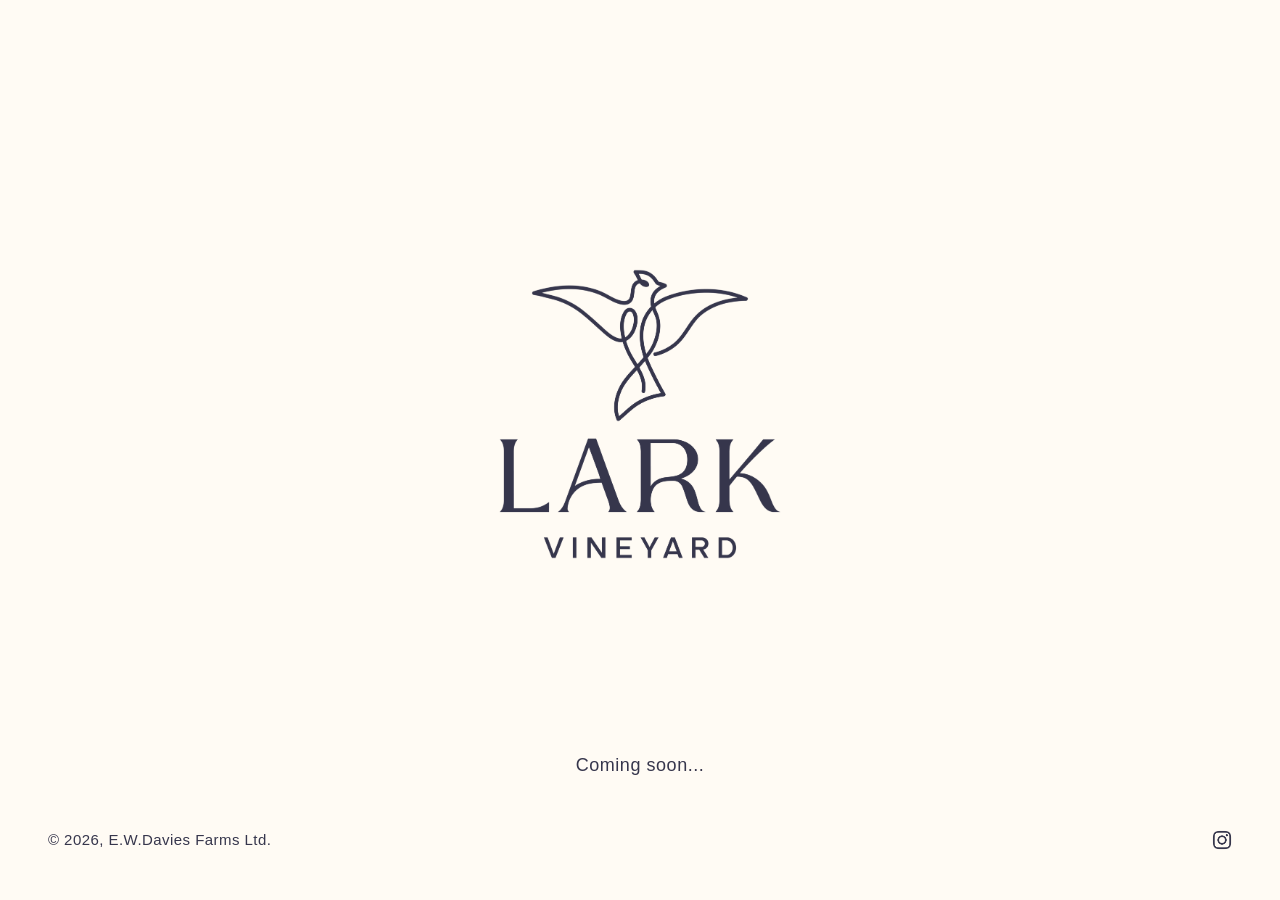
==== about.html @ 8af72f09 "Initial pages" ====
<!DOCTYPE html>
<html lang="en-GB" data-requires-code="true">
<head>
  <meta charset="utf-8">
  <meta name="viewport" content="width=device-width, initial-scale=1">
  <title>Lark Vineyard — About</title>
  <meta name="description" content="Lark Vineyard — a family-owned micro-vineyard and winery in northwest Essex.">
  <meta name="robots" content="noindex">
  <link rel="icon" href="favicon.ico" sizes="16x16 32x32 48x48 64x64 128x128 256x256">
  <link rel="preconnect" href="https://api.fontshare.com" crossorigin>
  <link rel="stylesheet" href="https://api.fontshare.com/v2/css?f%5B%5D=ranade@400,500&amp;display=swap">
  <link rel="stylesheet" href="css/styles.css">
  <script src="js/site.js"></script>
</head>
<body>
  <header class="navbar">
    <a class="navbar__home" href="home.html" aria-label="Lark Vineyard home">
      <img
        class="navbar__logo"
        src="logos/Horizontal_Twilight%20Pinot%20Noir.png"
        alt=""
        width="8751"
        height="1878">
    </a>

    <nav class="navbar__nav" aria-label="Main">
      <ul class="navbar__list">
        <li><a class="navbar__link" href="home.html">Home</a></li>
        <li><a class="navbar__link" href="about.html" aria-current="page">About</a></li>
        <li><a class="navbar__link" href="vineyard.html">Vineyard</a></li>
        <li><a class="navbar__link" href="wines.html">Wines</a></li>
        <li><a class="navbar__link" href="branding.html">Branding</a></li>
        <li><a class="navbar__link" href="contact.html">Contact</a></li>
      </ul>
    </nav>
  </header>

  <!-- Intentionally blank for now, per README. Photos wait in photos/About/. -->
  <main class="page"></main>

  <footer class="footer">
    <p class="footer__copyright">&copy; 2026, E.W.Davies Farms Ltd.</p>
    <a
      class="footer__social"
      href="https://www.instagram.com/larkvineyard/"
      target="_blank"
      rel="noopener noreferrer"
      aria-label="Lark Vineyard on Instagram">
      <img class="footer__social-icon" src="logos/instagram.png" alt="" width="600" height="600">
    </a>
  </footer>
</body>
</html>
---- css/styles.css ----
/* Lark Vineyard
   Colours and type per BRAND MANUAL (brand_manual/BRAND MANUAL.pdf) */

/* Gastela Serif — the manual's titles/headers face, used sparingly. */
@font-face {
  font-family: "Gastela Serif";
  src: url("../fonts/Gastela-Serif.woff2") format("woff2");
  font-weight: 400;
  font-style: normal;
  font-display: swap;
}

:root {
  /* Primary colours */
  --earthbound-wool: #fffbf4;
  --twilight-pinot-noir: #36364c;

  /* Accent colours (unused on the landing page, kept for consistency) */
  --solaris-glow: #c9a971;
  --crushed-velvet: #64172d;
  --cutting-green: #445c57;

  /* Ranade for body/supporting text, Gastela Serif for titles (now bundled
     in fonts/, with a serif stack behind it). */
  --font-body: "Ranade", "Helvetica Neue", Arial, sans-serif;
  --font-display: "Gastela Serif", Georgia, "Times New Roman", serif;

  /* Twilight Pinot Noir at low alpha, for hairline rules and borders. */
  --rule: rgba(54, 54, 76, 0.14);

  /* Shared page gutter, so the copyright line aligns with page content. */
  --page-padding: clamp(1.5rem, 4vw, 3rem);

  /* Bottom line: the social icon is set slightly larger than the copyright. */
  --copyright-size: clamp(0.75rem, 1.3vw, 0.9375rem);
  --social-icon-size: calc(var(--copyright-size) * 1.35);
}

*,
*::before,
*::after {
  box-sizing: border-box;
}

/* Leaves room for the sticky header when jumping to an in-page anchor. */
html {
  scroll-padding-top: 6rem;
}

body {
  margin: 0;
  min-height: 100svh;
  display: flex;
  flex-direction: column;
  background-color: var(--earthbound-wool);
  color: var(--twilight-pinot-noir);
  font-family: var(--font-body);
  -webkit-font-smoothing: antialiased;
}

.landing {
  position: relative;
  flex: 1;
  display: flex;
  align-items: center;
  justify-content: center;
  padding: var(--page-padding);
}

/* The logo doubles as the way into the rest of the site, so it sits in a
   button stripped of its native styling. */
.landing__gate-trigger {
  padding: 0;
  border: 0;
  border-radius: 2px;
  background: none;
  color: inherit;
  font: inherit;
  cursor: pointer;
}

.landing__gate-trigger:focus-visible {
  outline: 1px solid currentColor;
  outline-offset: 6px;
}

/* Primary logo, centred on screen. Scales with the viewport but never drops
   below the 45px digital minimum from the manual's sizing rules. */
.landing__logo {
  display: block;
  width: clamp(45px, min(42vw, 42vh), 460px);
  height: auto;
}

/* "Coming soon..." sits at the bottom of the screen.
   Ranade body text: 14–18px, tracking 30 (~0.03em), leading 1.5+. */
.landing__message {
  position: absolute;
  bottom: var(--page-padding);
  left: 50%;
  transform: translateX(-50%);
  margin: 0;
  font-size: clamp(0.875rem, 1.6vw, 1.125rem);
  letter-spacing: 0.03em;
  line-height: 1.6;
  white-space: nowrap;
}

/* Bottom line of the page: copyright on the left, social link on the right. */
.footer {
  display: flex;
  align-items: center;
  justify-content: space-between;
  gap: 1rem;
  padding: 0 var(--page-padding) var(--page-padding);
}

.footer__copyright {
  margin: 0;
  text-align: left;
  font-size: var(--copyright-size);
  letter-spacing: 0.03em;
  line-height: 1.6;
}

/* Padding widens the tap target; the matching negative margin keeps the icon
   optically flush with the page gutter. */
.footer__social {
  display: inline-flex;
  padding: 0.5rem;
  margin: -0.5rem;
  border-radius: 4px;
  color: inherit;
  transition: opacity 0.2s ease;
}

.footer__social:hover {
  opacity: 0.65;
}

.footer__social:focus-visible {
  outline: 1px solid currentColor;
  outline-offset: 2px;
}

.footer__social-icon {
  display: block;
  width: var(--social-icon-size);
  height: auto;
}

/* --- Secret-code prompt --------------------------------------------------- */

.gate {
  width: min(24rem, calc(100vw - 2 * var(--page-padding)));
  padding: clamp(1.5rem, 3vw, 2.25rem);
  border: 1px solid var(--rule);
  border-radius: 2px;
  background-color: var(--earthbound-wool);
  color: var(--twilight-pinot-noir);
  font-family: var(--font-body);
}

.gate::backdrop {
  background-color: rgba(54, 54, 76, 0.55);
}

/* Titles are Gastela's job in the manual; the serif stack stands in. */
.gate__title {
  margin: 0;
  font-family: var(--font-display);
  font-size: clamp(1.125rem, 2.4vw, 1.5rem);
  font-weight: 400;
  letter-spacing: 0.1em;
  text-transform: uppercase;
}

.gate__hint,
.gate__label {
  font-size: clamp(0.875rem, 1.6vw, 1rem);
  letter-spacing: 0.03em;
  line-height: 1.6;
}

.gate__hint {
  margin: 0.75rem 0 1.5rem;
}

.gate__label {
  display: block;
  margin-bottom: 0.5rem;
}

.gate__input {
  width: 100%;
  padding: 0.625rem 0.75rem;
  border: 1px solid var(--rule);
  border-radius: 2px;
  background-color: var(--earthbound-wool);
  color: inherit;
  font-family: inherit;
  font-size: 1rem; /* 16px keeps iOS from zooming on focus. */
  letter-spacing: 0.03em;
}

.gate__input:focus-visible {
  outline: 1px solid var(--twilight-pinot-noir);
  outline-offset: 1px;
}

/* Crushed Velvet is the manual's callout colour. */
.gate__error {
  margin: 0;
  min-height: 1.6em; /* Reserved, so the dialog doesn't jump on error. */
  color: var(--crushed-velvet);
  font-size: clamp(0.875rem, 1.6vw, 1rem);
  letter-spacing: 0.03em;
  line-height: 1.6;
}

.gate__actions {
  display: flex;
  justify-content: flex-end;
  gap: 0.75rem;
  margin-top: 1rem;
}

/* Solaris Glow is the manual's colour for website CTAs. */
.gate__button {
  padding: 0.625rem 1.25rem;
  border: 1px solid transparent;
  border-radius: 2px;
  background-color: var(--solaris-glow);
  color: var(--twilight-pinot-noir);
  font-family: inherit;
  font-size: clamp(0.875rem, 1.6vw, 1rem);
  letter-spacing: 0.03em;
  cursor: pointer;
  transition: opacity 0.2s ease;
}

.gate__button--quiet {
  background-color: transparent;
  border-color: var(--rule);
}

.gate__button:hover {
  opacity: 0.8;
}

.gate__button:focus-visible {
  outline: 1px solid var(--twilight-pinot-noir);
  outline-offset: 2px;
}

/* --- Sticky header (rest of the site) ------------------------------------ */

.navbar {
  position: sticky;
  top: 0;
  z-index: 10;
  display: flex;
  align-items: center;
  justify-content: space-between;
  flex-wrap: wrap;
  gap: 0.5rem 1.5rem;
  padding: 0.75rem var(--page-padding);
  background-color: var(--earthbound-wool);
  border-bottom: 1px solid var(--rule);
}

.navbar__home {
  display: inline-flex;
  border-radius: 2px;
  color: inherit;
}

.navbar__home:focus-visible {
  outline: 1px solid currentColor;
  outline-offset: 4px;
}

/* Horizontal (secondary) logo — the manual's choice for website headers.
   Held above its 100px digital minimum at every viewport. */
.navbar__logo {
  display: block;
  width: clamp(120px, 20vw, 220px);
  height: auto;
}

.navbar__list {
  display: flex;
  flex-wrap: wrap;
  align-items: center;
  gap: 0.5rem clamp(0.875rem, 2vw, 1.75rem);
  margin: 0;
  padding: 0;
  list-style: none;
}

.navbar__link {
  color: inherit;
  text-decoration: none;
  font-size: clamp(0.875rem, 1.4vw, 1rem);
  letter-spacing: 0.03em;
  line-height: 1.6;
  transition: opacity 0.2s ease;
}

.navbar__link:hover {
  opacity: 0.65;
}

.navbar__link:focus-visible {
  outline: 1px solid currentColor;
  outline-offset: 4px;
}

/* Current page is marked with a Crushed Velvet underline. */
.navbar__link[aria-current="page"] {
  text-decoration: underline;
  text-decoration-color: var(--crushed-velvet);
  text-decoration-thickness: 2px;
  text-underline-offset: 0.4em;
}

/* On narrow screens the menu drops below the logo and centres itself. */
@media (max-width: 40rem) {
  .navbar {
    justify-content: center;
  }

  .navbar__nav {
    width: 100%;
  }

  .navbar__list {
    justify-content: center;
  }
}

/* --- Page content -------------------------------------------------------- */

.page {
  flex: 1;
  display: flex;
  flex-direction: column;
  align-items: center;
  gap: clamp(1.25rem, 3vw, 2rem);
  padding: clamp(1.5rem, 4vw, 3rem) var(--page-padding);
  text-align: center;
}

.page__caption {
  max-width: 52ch;
  margin: 0;
  font-size: clamp(1rem, 1.8vw, 1.25rem);
  letter-spacing: 0.03em;
  line-height: 1.7;
}

.page__caption--figure {
  margin: clamp(1rem, 2vw, 1.5rem) auto 0;
}

/* Photos scale with the viewport and stay short enough to sit on one screen
   alongside the header and bottom line. */
.page__figure {
  width: min(100%, 60rem);
  margin: 0;
}

/* max-* with auto width/height lets the browser fit the photo inside both
   limits while keeping its aspect ratio. Setting width:100% alongside
   max-height instead would squash the image. */
.page__photo {
  display: block;
  width: auto;
  height: auto;
  max-width: 100%;
  max-height: 70svh;
  margin-inline: auto;
  border-radius: 2px;
}

.page__video {
  display: block;
  width: min(100%, 60rem);
  height: auto;
  aspect-ratio: 1440 / 864;
  max-height: 70svh;
  object-fit: contain;
  border-radius: 2px;
  background-color: rgba(54, 54, 76, 0.06);
}

/* Studio Cristaline's own wordmark, in their own colour. */
.page__wordmark {
  display: block;
  width: min(100%, 30rem);
  height: auto;
}

.page__link {
  display: inline-block;
  border-radius: 2px;
  color: inherit;
}

.page__link:focus-visible {
  outline: 1px solid currentColor;
  outline-offset: 4px;
}

.page__text-link {
  color: inherit;
  text-decoration: underline;
  text-decoration-color: var(--crushed-velvet);
  text-decoration-thickness: 2px;
  text-underline-offset: 0.2em;
}

.page__text-link:hover {
  opacity: 0.7;
}

@media (prefers-reduced-motion: no-preference) {
  .landing__logo,
  .landing__message,
  .footer__copyright,
  .footer__social {
    animation: fade-in 1.2s ease-out both;
  }

  .landing__message,
  .footer__copyright,
  .footer__social {
    animation-delay: 0.3s;
  }
}

@keyframes fade-in {
  from {
    opacity: 0;
  }
  to {
    opacity: 1;
  }
}
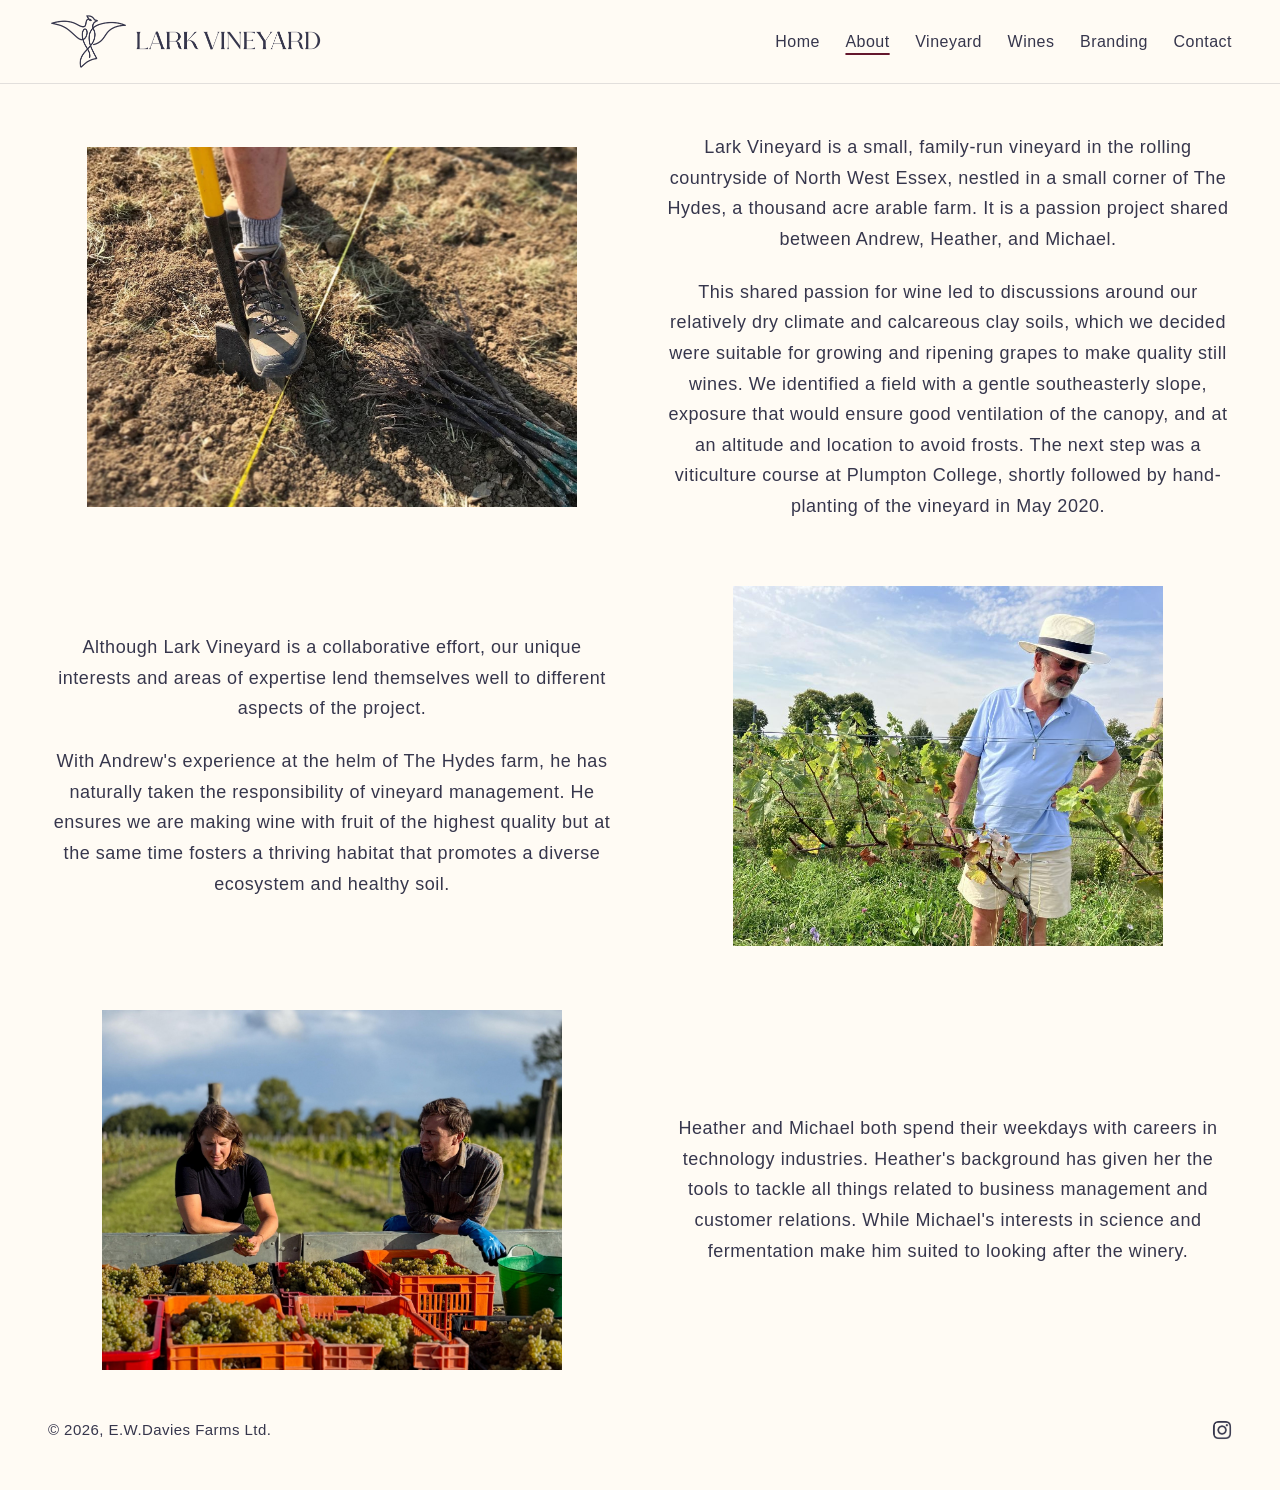
==== commit 3979df7d: "No code" ====
--- a/about.html
+++ b/about.html
@@ -1,5 +1,5 @@
 <!DOCTYPE html>
-<html lang="en-GB" data-requires-code="true">
+<html lang="en-GB">
 <head>
   <meta charset="utf-8">
   <meta name="viewport" content="width=device-width, initial-scale=1">
@@ -35,8 +35,57 @@
     </nav>
   </header>
 
-  <!-- Intentionally blank for now, per README. Photos wait in photos/About/. -->
-  <main class="page"></main>
+  <main class="page page--alt-rows">
+    <!-- Row 1: Image left, text right -->
+    <div class="alt-row alt-row--img-left">
+      <figure class="alt-row__figure">
+        <img
+          class="alt-row__photo"
+          src="photos/About/Plant.jpg"
+          alt="Plant growth in the vineyard"
+          width="2000"
+          height="1500"
+          decoding="async">
+      </figure>
+      <div class="alt-row__text">
+        <p>Lark Vineyard is a small, family-run vineyard in the rolling countryside of North West Essex, nestled in a small corner of The Hydes, a thousand acre arable farm. It is a passion project shared between Andrew, Heather, and Michael.</p>
+        <p>This shared passion for wine led to discussions around our relatively dry climate and calcareous clay soils, which we decided were suitable for growing and ripening grapes to make quality still wines. We identified a field with a gentle southeasterly slope, exposure that would ensure good ventilation of the canopy, and at an altitude and location to avoid frosts. The next step was a viticulture course at Plumpton College, shortly followed by hand-planting of the vineyard in May 2020.</p>
+      </div>
+    </div>
+
+    <!-- Row 2: Text left, image right -->
+    <div class="alt-row alt-row--img-right">
+      <div class="alt-row__text">
+        <p>Although Lark Vineyard is a collaborative effort, our unique interests and areas of expertise lend themselves well to different aspects of the project.</p>
+        <p>With Andrew's experience at the helm of The Hydes farm, he has naturally taken the responsibility of vineyard management. He ensures we are making wine with fruit of the highest quality but at the same time fosters a thriving habitat that promotes a diverse ecosystem and healthy soil.</p>
+      </div>
+      <figure class="alt-row__figure">
+        <img
+          class="alt-row__photo"
+          src="photos/About/Andrew.jpg"
+          alt="Andrew at the vineyard"
+          width="2000"
+          height="1500"
+          decoding="async">
+      </figure>
+    </div>
+
+    <!-- Row 3: Image left, text right -->
+    <div class="alt-row alt-row--img-left">
+      <figure class="alt-row__figure">
+        <img
+          class="alt-row__photo"
+          src="photos/About/HnM.JPG"
+          alt="Heather and Michael"
+          width="2000"
+          height="1500"
+          decoding="async">
+      </figure>
+      <div class="alt-row__text">
+        <p>Heather and Michael both spend their weekdays with careers in technology industries. Heather's background has given her the tools to tackle all things related to business management and customer relations. While Michael's interests in science and fermentation make him suited to looking after the winery.</p>
+      </div>
+    </div>
+  </main>
 
   <footer class="footer">
     <p class="footer__copyright">&copy; 2026, E.W.Davies Farms Ltd.</p>
--- a/css/styles.css
+++ b/css/styles.css
@@ -281,10 +281,10 @@
 }
 
 /* Horizontal (secondary) logo — the manual's choice for website headers.
-   Held above its 100px digital minimum at every viewport. */
+   Held above its 100px digital minimum at every viewport. 25% larger than before. */
 .navbar__logo {
   display: block;
-  width: clamp(120px, 20vw, 220px);
+  width: clamp(150px, 25vw, 275px);
   height: auto;
 }
 
@@ -378,7 +378,7 @@
   width: auto;
   height: auto;
   max-width: 100%;
-  max-height: 70svh;
+  max-height: 540px;
   margin-inline: auto;
   border-radius: 2px;
 }
@@ -394,10 +394,11 @@
   background-color: rgba(54, 54, 76, 0.06);
 }
 
-/* Studio Cristaline's own wordmark, in their own colour. */
+/* Studio Cristaline's own wordmark, in their own colour. Doubled in size. */
 .page__wordmark {
   display: block;
-  width: min(100%, 30rem);
+  width: 100%;
+  max-width: none;
   height: auto;
 }
 
@@ -422,6 +423,224 @@
 
 .page__text-link:hover {
   opacity: 0.7;
+}
+
+/* --- About page: alternating rows layout ------------------------------------- */
+
+.page--alt-rows {
+  gap: clamp(2rem, 5vw, 4rem);
+}
+
+.alt-row {
+  display: grid;
+  grid-template-columns: 1fr 1fr;
+  gap: clamp(1.5rem, 4vw, 3rem);
+  align-items: center;
+}
+
+.alt-row__figure {
+  margin: 0;
+  max-height: 360px;
+}
+
+.alt-row__photo {
+  display: block;
+  width: 100%;
+  height: 100%;
+  max-height: 360px;
+  object-fit: contain;
+  border-radius: 2px;
+}
+
+.alt-row__text {
+  font-size: clamp(0.9375rem, 1.8vw, 1.125rem);
+  letter-spacing: 0.03em;
+  line-height: 1.7;
+}
+
+.alt-row__text p {
+  margin: 0 0 1.25em 0;
+}
+
+.alt-row__text p:last-child {
+  margin-bottom: 0;
+}
+
+/* alt-row--img-right: HTML has [text, image] for display as text left, image right */
+
+@media (max-width: 48rem) {
+  .alt-row {
+    grid-template-columns: 1fr;
+  }
+}
+
+/* --- Vineyard page: sections layout ----------------------------------------- */
+
+.page--sections {
+  gap: clamp(2.5rem, 6vw, 4.5rem);
+}
+
+.page-section {
+  display: flex;
+  flex-direction: column;
+}
+
+.page-section__text {
+  max-width: min(100%, 48rem);
+  margin-inline: auto;
+  font-size: clamp(0.9375rem, 1.8vw, 1.125rem);
+  letter-spacing: 0.03em;
+  line-height: 1.7;
+}
+
+.page-section__text p {
+  margin: 0 0 1.25em 0;
+}
+
+.page-section__text p:last-child {
+  margin-bottom: 0;
+}
+
+.page-section__text strong {
+  font-weight: 500;
+}
+
+.page-section__images {
+  display: grid;
+  grid-template-columns: 1fr 1fr;
+  gap: clamp(1.5rem, 4vw, 3rem);
+}
+
+.side-by-side__figure {
+  margin: 0;
+}
+
+.side-by-side__photo {
+  display: block;
+  width: 100%;
+  height: auto;
+  max-height: 360px;
+  aspect-ratio: 4 / 3;
+  object-fit: cover;
+  border-radius: 2px;
+}
+
+@media (max-width: 48rem) {
+  .page-section__images {
+    grid-template-columns: 1fr;
+  }
+}
+
+/* --- Wines page: vintage selector and wine listings ----------------------- */
+
+.wines__selector {
+  display: flex;
+  flex-direction: column;
+  align-items: center;
+  gap: 1.5rem;
+}
+
+.wines__title {
+  margin: 0;
+  font-family: var(--font-display);
+  font-size: clamp(1.125rem, 2.4vw, 1.5rem);
+  font-weight: 400;
+  letter-spacing: 0.1em;
+  text-transform: uppercase;
+}
+
+.wines__menu {
+  display: flex;
+  justify-content: center;
+  gap: 1.5rem;
+  margin: 0;
+  padding: 0;
+  list-style: none;
+  flex-wrap: wrap;
+}
+
+.wines__year {
+  padding: 0;
+  border: 0;
+  background: none;
+  color: inherit;
+  font-family: inherit;
+  font-size: clamp(0.875rem, 1.6vw, 1rem);
+  letter-spacing: 0.03em;
+  cursor: pointer;
+  transition: opacity 0.2s ease;
+}
+
+.wines__year:hover {
+  opacity: 0.65;
+}
+
+.wines__year--active {
+  text-decoration: underline;
+  text-decoration-color: var(--crushed-velvet);
+  text-decoration-thickness: 2px;
+  text-underline-offset: 0.4em;
+}
+
+.wines__list {
+  display: flex;
+  flex-direction: column;
+  gap: clamp(2.5rem, 6vw, 4.5rem);
+  width: 100%;
+}
+
+.wine-item {
+  display: grid;
+  grid-template-columns: 1fr 1fr;
+  gap: clamp(1.5rem, 4vw, 3rem);
+  align-items: center;
+}
+
+.wine-item__figure {
+  margin: 0;
+  padding: 0;
+}
+
+.wine-item__photo {
+  display: block;
+  width: 100%;
+  height: auto;
+  max-height: 300px;
+  object-fit: scale-down;
+  border-radius: 2px;
+}
+
+.wine-item__text {
+  margin: 0;
+  padding: 0;
+  font-size: clamp(13px, calc(1.8vw - 2px), 16px);
+  letter-spacing: 0.03em;
+  line-height: 1.7;
+  text-align: left;
+}
+
+.wine-item__name {
+  margin: 0;
+  padding: 0;
+  font-weight: 500;
+}
+
+.wine-item__grapes {
+  margin: 0.5em 0 0.5em 0;
+  padding: 0;
+  font-size: 0.95em;
+  opacity: 0.9;
+}
+
+.wine-item__description {
+  margin: 0.5em 0;
+  padding: 0;
+}
+
+@media (max-width: 48rem) {
+  .wine-item {
+    grid-template-columns: 1fr;
+  }
 }
 
 @media (prefers-reduced-motion: no-preference) {
@@ -447,3 +666,16 @@
     opacity: 1;
   }
 }
+
+@keyframes fade-out {
+  from {
+    opacity: 1;
+  }
+  to {
+    opacity: 0;
+  }
+}
+
+.landing__logo--fade-out {
+  animation: fade-out 1.5s ease-in both !important;
+}
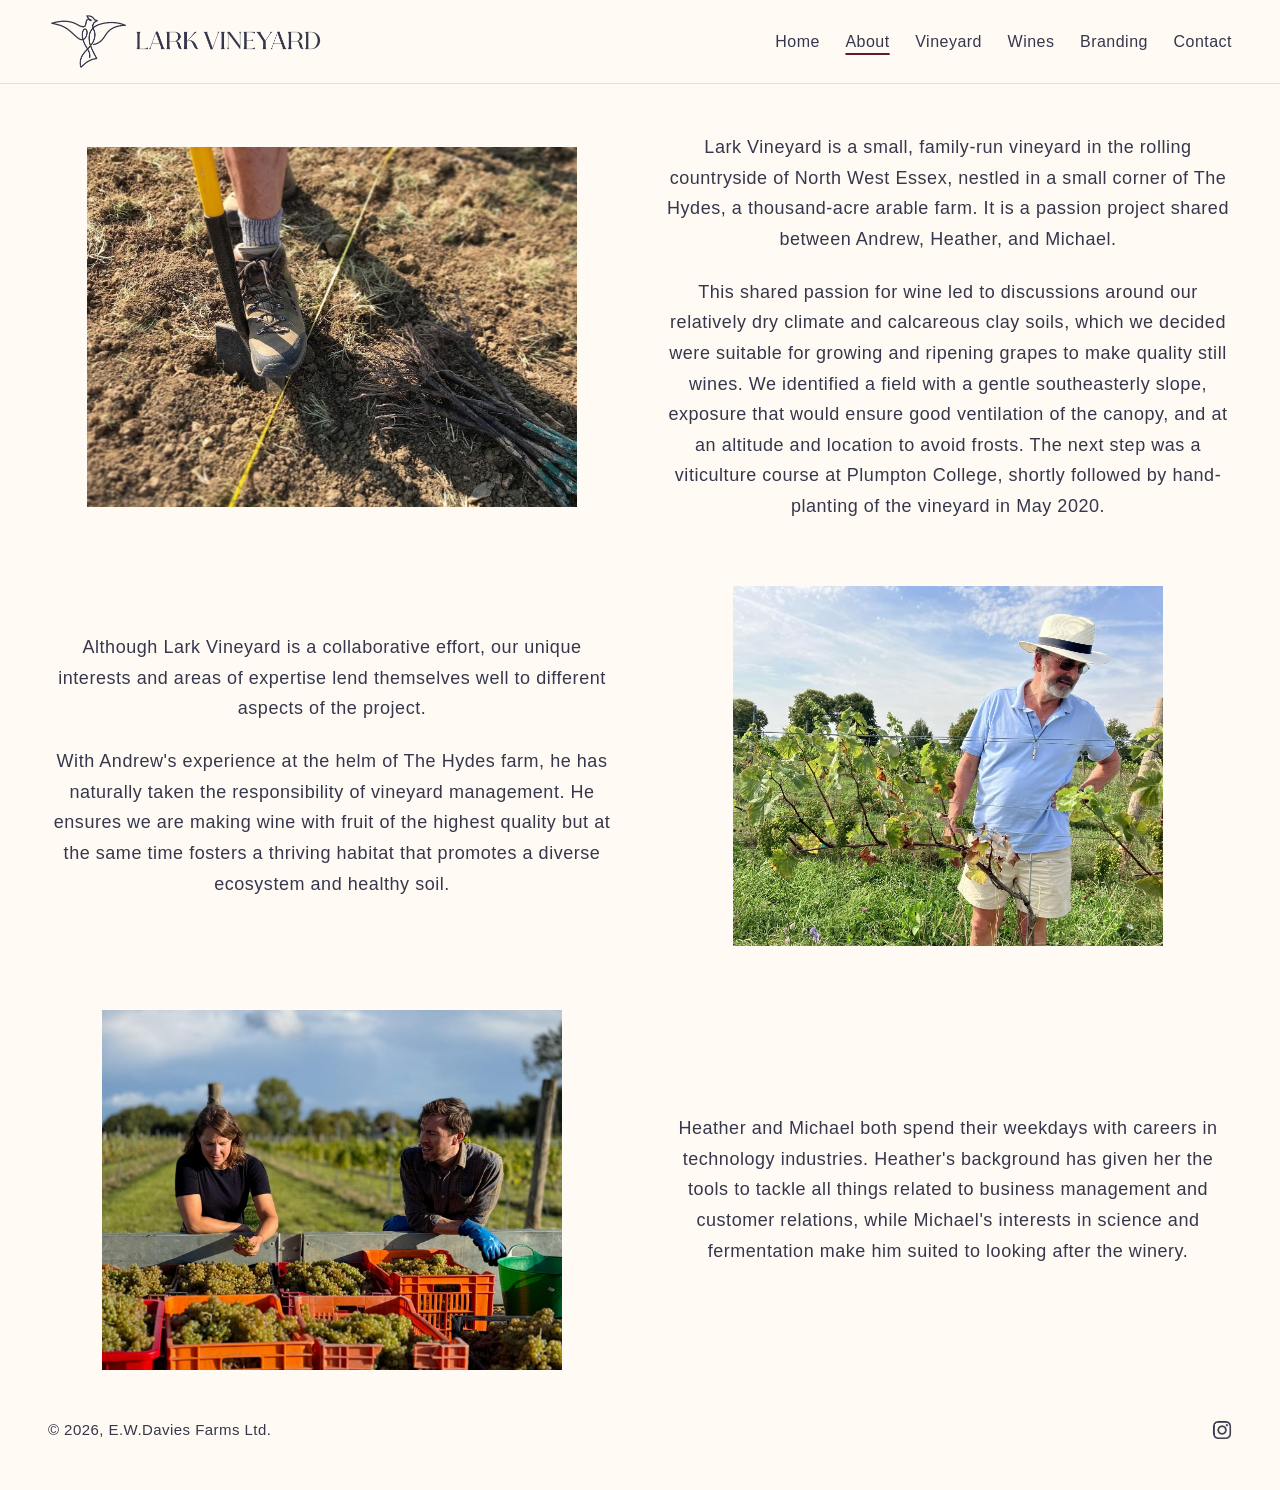
==== commit 1477035e: "spelling" ====
--- a/about.html
+++ b/about.html
@@ -48,7 +48,7 @@
           decoding="async">
       </figure>
       <div class="alt-row__text">
-        <p>Lark Vineyard is a small, family-run vineyard in the rolling countryside of North West Essex, nestled in a small corner of The Hydes, a thousand acre arable farm. It is a passion project shared between Andrew, Heather, and Michael.</p>
+        <p>Lark Vineyard is a small, family-run vineyard in the rolling countryside of North West Essex, nestled in a small corner of The Hydes, a thousand-acre arable farm. It is a passion project shared between Andrew, Heather, and Michael.</p>
         <p>This shared passion for wine led to discussions around our relatively dry climate and calcareous clay soils, which we decided were suitable for growing and ripening grapes to make quality still wines. We identified a field with a gentle southeasterly slope, exposure that would ensure good ventilation of the canopy, and at an altitude and location to avoid frosts. The next step was a viticulture course at Plumpton College, shortly followed by hand-planting of the vineyard in May 2020.</p>
       </div>
     </div>
@@ -82,7 +82,7 @@
           decoding="async">
       </figure>
       <div class="alt-row__text">
-        <p>Heather and Michael both spend their weekdays with careers in technology industries. Heather's background has given her the tools to tackle all things related to business management and customer relations. While Michael's interests in science and fermentation make him suited to looking after the winery.</p>
+        <p>Heather and Michael both spend their weekdays with careers in technology industries. Heather's background has given her the tools to tackle all things related to business management and customer relations, while Michael's interests in science and fermentation make him suited to looking after the winery.</p>
       </div>
     </div>
   </main>
--- a/css/styles.css
+++ b/css/styles.css
@@ -425,6 +425,112 @@
   opacity: 0.7;
 }
 
+/* --- Home page: welcome section with text and photo side-by-side ----------- */
+
+.page--home {
+  align-items: stretch;
+}
+
+.home__welcome {
+  display: grid;
+  grid-template-columns: 1fr 1fr;
+  gap: clamp(1.5rem, 4vw, 3rem);
+  align-items: center;
+  width: 100%;
+}
+
+.home__text {
+  max-width: 30rem;
+  justify-self: end;
+  font-size: clamp(0.9375rem, 1.8vw, 1.125rem);
+  letter-spacing: 0.03em;
+  line-height: 1.7;
+  text-align: center;
+  width: 100%;
+}
+
+.home__text p {
+  margin: 0;
+}
+
+.home__figure {
+  margin: 0;
+  padding: 0;
+  max-width: 30rem;
+  justify-self: start;
+  width: 100%;
+}
+
+.home__photo {
+  display: block;
+  width: 100%;
+  height: auto;
+  max-height: 480px;
+  border-radius: 2px;
+}
+
+.home__news {
+  max-width: 60ch;
+  width: 100%;
+  margin-top: clamp(2rem, 5vw, 4rem);
+  margin-left: auto;
+  margin-right: auto;
+  text-align: center;
+}
+
+.home__news-title {
+  margin: 0 0 1rem 0;
+  font-family: var(--font-display);
+  font-size: clamp(1.125rem, 2.4vw, 1.5rem);
+  font-weight: 400;
+  letter-spacing: 0.1em;
+  text-transform: uppercase;
+  text-align: center;
+}
+
+.home__news-text {
+  max-width: 60ch;
+  margin: 0;
+  font-size: clamp(0.9375rem, 1.8vw, 1.125rem);
+  letter-spacing: 0.03em;
+  line-height: 1.7;
+}
+
+.home__gallery {
+  width: 100%;
+  margin-top: clamp(2rem, 5vw, 4rem);
+  display: flex;
+  flex-direction: column;
+  gap: clamp(0.75rem, 2vw, 1.5rem);
+}
+
+.home__gallery-row {
+  display: flex;
+  gap: clamp(0.75rem, 2vw, 1.5rem);
+  justify-content: center;
+}
+
+.home__gallery-figure {
+  margin: 0;
+  padding: 0;
+  flex: 0 1 auto;
+  height: clamp(150px, 25vw, 300px);
+}
+
+.home__gallery-photo {
+  display: block;
+  width: auto;
+  height: 100%;
+  object-fit: cover;
+  border-radius: 2px;
+}
+
+@media (max-width: 48rem) {
+  .home__welcome {
+    grid-template-columns: 1fr;
+  }
+}
+
 /* --- About page: alternating rows layout ------------------------------------- */
 
 .page--alt-rows {
